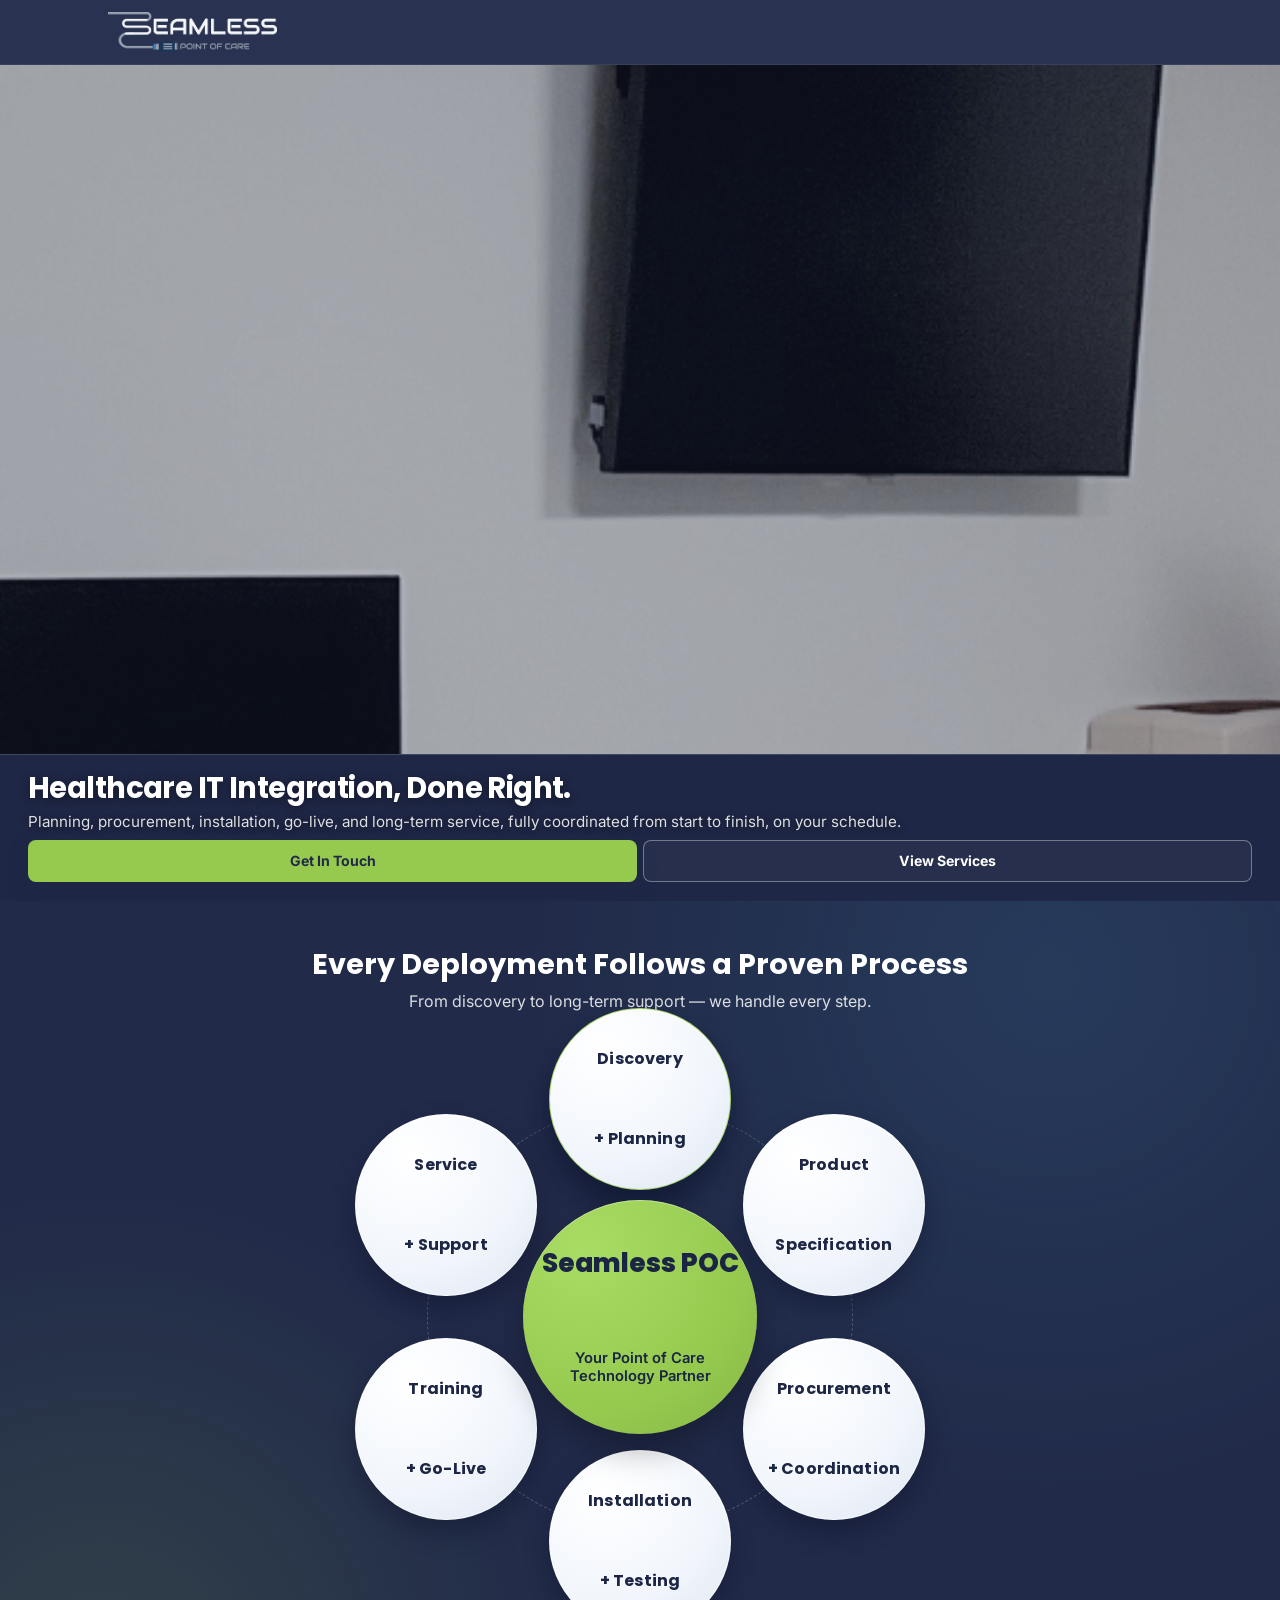
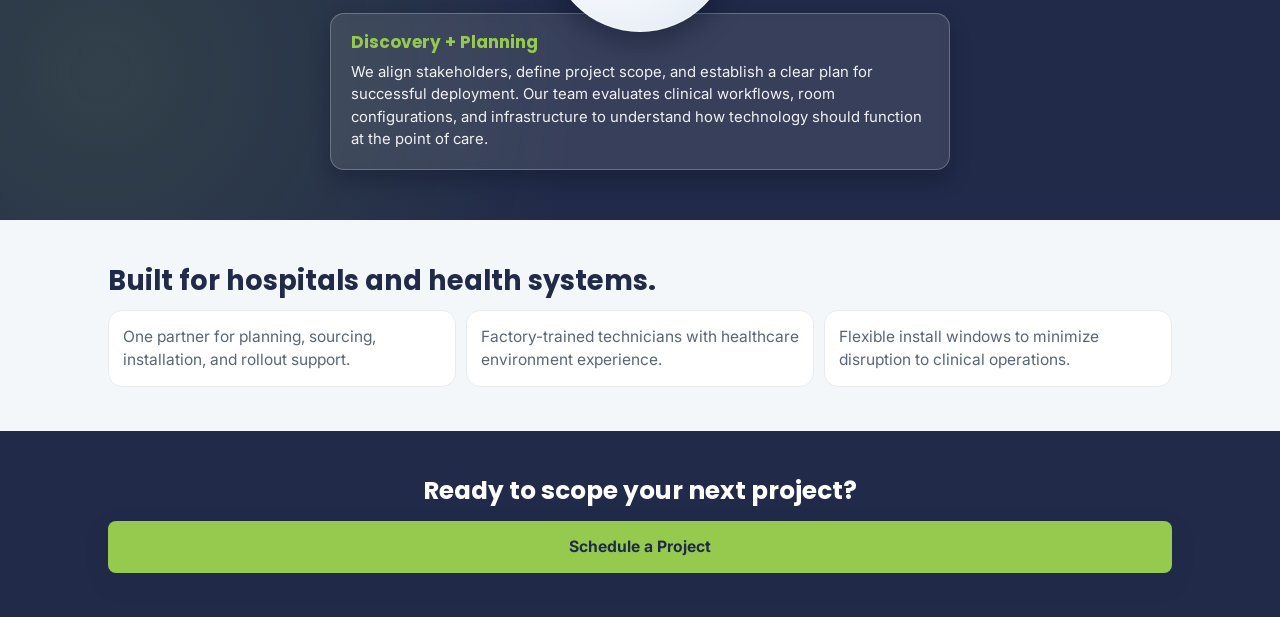
==== index.html @ 853e16ae "Sync latest mobile-v1 files" ====
<!DOCTYPE html>
<html lang="en">
<head>
  <meta charset="UTF-8">
  <meta name="viewport" content="width=device-width, initial-scale=1.0">
  <title>SeamlessPOC — Healthcare IT Installation, Done Seamlessly</title>
  <meta name="description" content="SeamlessPOC takes healthcare IT installation completely off your plate — wall mounts, cable management, device deployment, and full facility rollouts. One vendor. One quote. Done right the first time.">
  <link rel="preconnect" href="https://fonts.googleapis.com">
  <link rel="preconnect" href="https://fonts.gstatic.com" crossorigin>
  <link href="https://fonts.googleapis.com/css2?family=Inter:wght@400;500;600;700&family=Poppins:wght@600;700;800&display=swap" rel="stylesheet">
  <link rel="stylesheet" href="styles.css">
</head>
<body>
  <nav class="nav">
    <div class="container nav-inner">
      <a href="index.html" class="nav-logo"><img src="spoclogo.png" alt="SeamlessPOC" height="44"></a>
      <button class="nav-toggle" aria-label="Toggle menu">
        <span></span><span></span><span></span>
      </button>
    </div>
    <div class="mobile-menu">
      <a href="index.html" class="active">Home</a>
      <a href="../services.html">Services</a>
      <a href="../about.html">About</a>
      <a href="../contact.html" class="nav-cta-mobile">Schedule a Project</a>
    </div>
  </nav>

  <section class="hero hero-home">
    <div class="hero-media">
      <img src="seamlessmobileoptimized3.png" alt="Hospital room technology install featuring a wall-mounted TV, wall arm workstation, and a mobile medical cart." class="hero-image">
      <div class="hero-content">
        <h1>Healthcare IT Integration, Done Right.</h1>
        <p>Planning, procurement, installation, go-live, and long-term service, fully coordinated from start to finish, on your schedule.</p>
        <div class="btn-group">
          <a href="../contact.html" class="btn btn-primary">Get In Touch</a>
          <a href="../services.html" class="btn btn-secondary">View Services</a>
        </div>
      </div>
    </div>
  </section>

  <section class="process-section" id="process">
    <div class="container">
      <h2>Every Deployment Follows a Proven Process</h2>
      <p class="process-subheading">From discovery to long-term support — we handle every step.</p>

      <div class="process-diagram" aria-label="Seamless POC service lifecycle diagram">
        <div class="process-ring" aria-hidden="true"></div>

        <div class="process-center">
          <strong>Seamless POC</strong>
          <span>Your Point of Care Technology Partner</span>
        </div>

        <button type="button" class="process-node process-node-1 is-active" data-service="discovery" aria-pressed="true">Discovery <span>+ Planning</span></button>
        <button type="button" class="process-node process-node-2" data-service="product" aria-pressed="false">Product <span>Specification</span></button>
        <button type="button" class="process-node process-node-3" data-service="procurement" aria-pressed="false">Procurement <span>+ Coordination</span></button>
        <button type="button" class="process-node process-node-4" data-service="installation" aria-pressed="false">Installation <span>+ Testing</span></button>
        <button type="button" class="process-node process-node-5" data-service="training" aria-pressed="false">Training <span>+ Go-Live</span></button>
        <button type="button" class="process-node process-node-6" data-service="support" aria-pressed="false">Service <span>+ Support</span></button>
      </div>

      <article class="process-detail-card" aria-live="polite">
        <h3 id="process-detail-title">Discovery + Planning</h3>
        <p id="process-detail-body">We align stakeholders, define project scope, and establish a clear plan for successful deployment. Our team evaluates clinical workflows, room configurations, and infrastructure to understand how technology should function at the point of care.</p>
      </article>
    </div>
  </section>

  <section class="proof">
    <div class="container">
      <h2>Built for hospitals and health systems.</h2>
      <ul class="proof-list">
        <li>One partner for planning, sourcing, installation, and rollout support.</li>
        <li>Factory-trained technicians with healthcare environment experience.</li>
        <li>Flexible install windows to minimize disruption to clinical operations.</li>
      </ul>
    </div>
  </section>

  <section class="cta-strip">
    <div class="container">
      <h3>Ready to scope your next project?</h3>
      <a href="../contact.html" class="btn btn-primary">Schedule a Project</a>
    </div>
  </section>

  <script src="../script.js"></script>
  <script>
    (function () {
      var section = document.querySelector('.process-section');
      if (!section) return;

      var nodes = section.querySelectorAll('.process-node');
      var titleEl = section.querySelector('#process-detail-title');
      var bodyEl = section.querySelector('#process-detail-body');

      var serviceDetails = {
        discovery: {
          title: 'Discovery + Planning',
          body: 'We align stakeholders, define project scope, and establish a clear plan for successful deployment. Our team evaluates clinical workflows, room configurations, and infrastructure to understand how technology should function at the point of care.'
        },
        product: {
          title: 'Product Specification',
          body: 'We help select the optimal mounts, carts, cabinets, and components based on workflow, durability, and long-term support needs. Clinicians can test and compare equipment in their environment to ensure the right fit before finalizing decisions.'
        },
        procurement: {
          title: 'Procurement + Coordination',
          body: 'Seamless consolidates equipment, materials, labor, and coordination into one streamlined purchasing process. We coordinate logistics, scheduling, and deployment planning to support efficient multi-room or multi-unit installations.'
        },
        installation: {
          title: 'Installation + Testing',
          body: 'Our experienced technicians complete clean, compliant installations within active healthcare environments.'
        },
        training: {
          title: 'Training + Go-Live',
          body: 'We support launch day to ensure all equipment is functioning properly and clinicians are ready to use it with confidence.'
        },
        support: {
          title: 'Service + Support',
          body: 'Ongoing maintenance, repairs, and lifecycle management protect your investment and keep critical point-of-care technology running reliably.'
        }
      };

      function setActive(serviceKey, activeNode) {
        var data = serviceDetails[serviceKey];
        if (!data) return;

        nodes.forEach(function (node) {
          var isActive = node === activeNode;
          node.classList.toggle('is-active', isActive);
          node.setAttribute('aria-pressed', isActive ? 'true' : 'false');
        });

        titleEl.textContent = data.title;
        bodyEl.textContent = data.body;
      }

      nodes.forEach(function (node) {
        node.addEventListener('click', function () {
          setActive(node.getAttribute('data-service'), node);
        });
      });
    })();
  </script>
</body>
</html>
---- styles.css ----
:root {
  --navy: #212a49;
  --navy-light: #2e3d6b;
  --navy-dark: #161d33;
  --accent: #3d7ca1;
  --accent-light: #5a9dbf;
  --green: #96ca4f;
  --white: #ffffff;
  --off-white: #f4f7fa;
  --gray-100: #e8ecf1;
  --gray-600: #5a6577;
  --gray-800: #2d3748;
  --radius-sm: 8px;
  --radius-md: 14px;
  --shadow-md: 0 8px 24px rgba(33, 42, 73, 0.14);
  --transition: 0.25s ease;
}

*,
*::before,
*::after {
  box-sizing: border-box;
}

html,
body {
  margin: 0;
  padding: 0;
}

body {
  font-family: 'Inter', -apple-system, BlinkMacSystemFont, 'Segoe UI', sans-serif;
  color: var(--gray-800);
  background: var(--white);
  line-height: 1.55;
  overflow-x: hidden;
}

a {
  color: inherit;
  text-decoration: none;
}

img {
  max-width: 100%;
  display: block;
}

h1,
h2,
h3 {
  font-family: 'Poppins', sans-serif;
  color: var(--navy);
  margin: 0;
}

p {
  margin: 0;
}

.container {
  width: 100%;
  max-width: 720px;
  margin: 0 auto;
  padding: 0 18px;
}

.nav {
  position: sticky;
  top: 0;
  z-index: 1000;
  background: rgba(33, 42, 73, 0.96);
  backdrop-filter: blur(14px);
  border-bottom: 1px solid rgba(255, 255, 255, 0.07);
}

.nav.scrolled {
  box-shadow: 0 10px 24px rgba(0, 0, 0, 0.24);
}

.nav-inner {
  height: 64px;
  display: flex;
  align-items: center;
  justify-content: space-between;
}

.nav-logo img {
  height: 40px;
  width: auto;
}

.nav-toggle {
  display: inline-flex;
  width: 42px;
  height: 42px;
  border: none;
  background: transparent;
  align-items: center;
  justify-content: center;
  flex-direction: column;
  gap: 5px;
  padding: 0;
  cursor: pointer;
}

.nav-toggle span {
  width: 20px;
  height: 2px;
  background: var(--white);
  border-radius: 1px;
  transition: transform var(--transition), opacity var(--transition);
}

.nav-toggle.open span:nth-child(1) {
  transform: translateY(7px) rotate(45deg);
}

.nav-toggle.open span:nth-child(2) {
  opacity: 0;
}

.nav-toggle.open span:nth-child(3) {
  transform: translateY(-7px) rotate(-45deg);
}

.mobile-menu {
  display: none;
  background: var(--navy-dark);
  padding: 10px 16px 16px;
  border-top: 1px solid rgba(255, 255, 255, 0.08);
}

.mobile-menu.open {
  display: grid;
  gap: 8px;
}

.mobile-menu a {
  color: rgba(255, 255, 255, 0.92);
  font-size: 1rem;
  font-weight: 600;
  padding: 12px 12px;
  border-radius: var(--radius-sm);
  border: 1px solid transparent;
}

.mobile-menu a.active {
  background: rgba(255, 255, 255, 0.09);
}

.mobile-menu .nav-cta-mobile {
  background: var(--green);
  color: #212a49;
  text-align: center;
  margin-top: 6px;
}

.hero {
  padding: 0;
  height: calc(100vh - 64px);
  height: calc(100svh - 64px);
  height: calc(100dvh - 64px - env(safe-area-inset-bottom));
  display: flex;
  flex-direction: column;
}

@supports (-webkit-touch-callout: none) {
  .hero {
    height: calc(100dvh - 64px - env(safe-area-inset-bottom) - 8px);
  }
}

.hero-home {
  background: var(--white);
  margin-top: 0;
  padding-top: 0;
}

.hero-media {
  position: relative;
  flex: 1;
  display: grid;
  grid-template-rows: minmax(0, 1fr) auto;
  overflow: hidden;
  border-radius: 0;
  box-shadow: none;
  background: #101628;
  margin: 0;
}

.hero-media::after {
  content: '';
  grid-row: 1;
  grid-column: 1;
  background: rgba(33, 42, 73, 0.35);
  pointer-events: none;
  z-index: 1;
}

.hero-image {
  grid-row: 1;
  grid-column: 1;
  width: 100%;
  height: 100%;
  object-fit: cover;
  object-position: center top;
  min-height: 0;
}

.hero-content {
  grid-row: 2;
  grid-column: 1;
  z-index: 2;
  flex-shrink: 0;
  display: flex;
  flex-direction: column;
  width: 100%;
  padding: 0.5rem 1rem calc(0.62rem + env(safe-area-inset-bottom));
  text-align: left;
  border-radius: 0;
  border: none;
  border-top: 1px solid rgba(193, 197, 203, 0.2);
  background: rgba(33, 42, 73, 0.92);
  backdrop-filter: blur(6px);
  box-shadow: none;
}

.hero-home .hero-content {
  display: flex;
}

.hero-content::before {
  content: none;
}

.hero-content h1 {
  color: var(--white);
  font-size: clamp(1.35rem, 6vw, 1.82rem);
  line-height: 1.18;
  letter-spacing: -0.02em;
  margin-bottom: 6px;
  text-shadow: 0 2px 10px rgba(0, 0, 0, 0.42);
}

.hero-content p {
  color: rgba(255, 255, 255, 0.86);
  font-size: 0.88rem;
  line-height: 1.38;
  margin-bottom: 6px;
  text-shadow: 0 1px 6px rgba(0, 0, 0, 0.5);
}

.hero-content .btn-group {
  margin-top: auto;
  gap: 6px;
}

.hero-content .btn {
  min-height: 40px;
  font-size: 0.88rem;
  padding: 9px 12px;
}

.btn-group {
  display: grid;
  gap: 10px;
}

.btn {
  display: inline-flex;
  align-items: center;
  justify-content: center;
  width: 100%;
  min-height: 50px;
  padding: 13px 20px;
  border-radius: var(--radius-sm);
  font-size: 0.98rem;
  font-weight: 700;
  border: 1px solid transparent;
}

.btn-primary {
  background: var(--green);
  color: #212a49;
  box-shadow: var(--shadow-md);
}

.btn-secondary {
  background: rgba(255, 255, 255, 0.04);
  color: var(--white);
  border-color: rgba(255, 255, 255, 0.36);
}

.process-section {
  background:
    radial-gradient(circle at 82% 8%, rgba(61, 124, 161, 0.2), transparent 38%),
    radial-gradient(circle at 8% 84%, rgba(150, 202, 79, 0.14), transparent 34%),
    var(--navy);
  color: var(--white);
  padding: 32px 0 36px;
}

.process-section h2 {
  color: var(--white);
  text-align: center;
  font-size: clamp(1.25rem, 5vw, 1.8rem);
  line-height: 1.22;
  margin-bottom: 8px;
}

.process-subheading {
  text-align: center;
  color: rgba(255, 255, 255, 0.84);
  font-size: 0.95rem;
  line-height: 1.45;
  margin-bottom: 18px;
}

.process-diagram {
  position: relative;
  width: min(100%, 560px);
  margin: 0 auto;
  aspect-ratio: 1 / 1;
  border-radius: 18px;
}

.process-ring {
  position: absolute;
  inset: 12%;
  border-radius: 50%;
  border: 1px dashed rgba(255, 255, 255, 0.22);
}

.process-center {
  position: absolute;
  left: 50%;
  top: 50%;
  transform: translate(-50%, -50%);
  width: clamp(160px, 35vw, 234px);
  aspect-ratio: 1 / 1;
  border-radius: 50%;
  background: radial-gradient(circle at 26% 22%, #a9dc64 0%, #96ca4f 62%, #87b747 100%);
  color: #1a2443;
  display: grid;
  place-items: center;
  text-align: center;
  padding: 0.9rem;
  box-shadow: 0 16px 32px rgba(0, 0, 0, 0.28), inset 0 1px 0 rgba(255, 255, 255, 0.35);
  z-index: 3;
}

.process-center strong {
  display: block;
  font-family: 'Poppins', sans-serif;
  font-weight: 800;
  font-size: clamp(1.25rem, 4.6vw, 1.65rem);
  line-height: 1.05;
  margin-bottom: 0.28rem;
}

.process-center span {
  display: block;
  font-size: clamp(0.72rem, 2.3vw, 0.92rem);
  line-height: 1.2;
  font-weight: 600;
}

.process-node {
  --angle: 0deg;
  --orbit: clamp(136px, 30vw, 198px);
  position: absolute;
  left: 50%;
  top: 50%;
  width: clamp(98px, 22vw, 156px);
  aspect-ratio: 1 / 1;
  border-radius: 50%;
  border: 1px solid rgba(255, 255, 255, 0.65);
  background: radial-gradient(circle at 30% 22%, #ffffff 0%, #f2f6fc 58%, #dfe7f2 100%);
  color: #1d2745;
  box-shadow: 0 12px 24px rgba(5, 12, 33, 0.34), inset 0 1px 0 rgba(255, 255, 255, 0.8);
  display: grid;
  place-items: center;
  text-align: center;
  font-family: 'Poppins', sans-serif;
  font-size: clamp(0.7rem, 2.4vw, 0.92rem);
  line-height: 1.15;
  font-weight: 700;
  letter-spacing: 0.01em;
  padding: 0.6rem;
  transform:
    translate(-50%, -50%)
    rotate(var(--angle))
    translateY(calc(var(--orbit) * -1))
    rotate(calc(var(--angle) * -1));
  transition: transform var(--transition), box-shadow var(--transition), filter var(--transition);
  z-index: 2;
  cursor: pointer;
}

.process-node span {
  display: block;
}

.process-node:focus-visible {
  outline: 2px solid var(--green);
  outline-offset: 2px;
}

.process-node:hover,
.process-node.is-active {
  transform:
    translate(-50%, -50%)
    rotate(var(--angle))
    translateY(calc((var(--orbit) - 6px) * -1))
    rotate(calc(var(--angle) * -1));
  box-shadow: 0 18px 30px rgba(4, 10, 31, 0.5), inset 0 1px 0 rgba(255, 255, 255, 0.95);
  filter: saturate(1.05);
}

.process-node.is-active {
  border-color: rgba(150, 202, 79, 0.78);
}

.process-node-1 { --angle: 0deg; }
.process-node-2 { --angle: 60deg; }
.process-node-3 { --angle: 120deg; }
.process-node-4 { --angle: 180deg; }
.process-node-5 { --angle: 240deg; }
.process-node-6 { --angle: 300deg; }

.process-detail-card {
  margin: 16px auto 0;
  width: min(100%, 620px);
  background: rgba(255, 255, 255, 0.1);
  border: 1px solid rgba(255, 255, 255, 0.24);
  border-radius: 14px;
  padding: 14px 14px 15px;
  box-shadow: 0 10px 20px rgba(7, 12, 30, 0.28);
  backdrop-filter: blur(4px);
}

.process-detail-card h3 {
  color: var(--green);
  font-size: 1.06rem;
  line-height: 1.2;
  margin-bottom: 8px;
}

.process-detail-card p {
  color: rgba(255, 255, 255, 0.93);
  font-size: 0.93rem;
  line-height: 1.52;
}

.proof {
  background: var(--off-white);
  padding: 30px 0;
}

.proof h2 {
  font-size: clamp(1.25rem, 5vw, 1.7rem);
  line-height: 1.25;
  margin-bottom: 12px;
}

.proof-list {
  margin: 0;
  padding: 0;
  list-style: none;
  display: grid;
  gap: 10px;
}

.proof-list li {
  background: var(--white);
  border: 1px solid var(--gray-100);
  border-radius: var(--radius-md);
  padding: 14px;
  color: var(--gray-600);
  font-size: 0.97rem;
  line-height: 1.5;
}

.cta-strip {
  background: var(--navy);
  color: var(--white);
  padding: 30px 0 34px;
  text-align: center;
}

.cta-strip h3 {
  color: var(--white);
  font-size: clamp(1.2rem, 4.8vw, 1.55rem);
  line-height: 1.3;
  margin-bottom: 14px;
}

@media (min-width: 480px) {
  .container {
    padding: 0 22px;
  }
}

@media (min-width: 360px) {
  .hero-content .btn-group {
    grid-template-columns: 1fr 1fr;
  }
}

@media (min-width: 768px) {
  .container {
    max-width: 960px;
    padding: 0 28px;
  }

  .hero-content {
    padding: 1rem 1.75rem 1.2rem;
  }

  .hero-content p {
    font-size: 0.95rem;
    line-height: 1.5;
  }

  .process-section {
    padding: 46px 0 50px;
  }

  .process-subheading {
    font-size: 1rem;
    margin-bottom: 24px;
  }

  .process-node {
    --orbit: clamp(174px, 23vw, 224px);
    width: clamp(128px, 15vw, 182px);
    font-size: clamp(0.82rem, 1.3vw, 1rem);
  }

  .process-detail-card {
    padding: 18px 20px;
  }

  .proof,
  .cta-strip {
    padding: 44px 0;
  }

  .proof-list {
    grid-template-columns: repeat(3, 1fr);
  }
}

@media (min-width: 1024px) {
  .container {
    max-width: 1120px;
  }

  .nav-toggle {
    display: none;
  }

  .mobile-menu {
    display: none !important;
  }

}
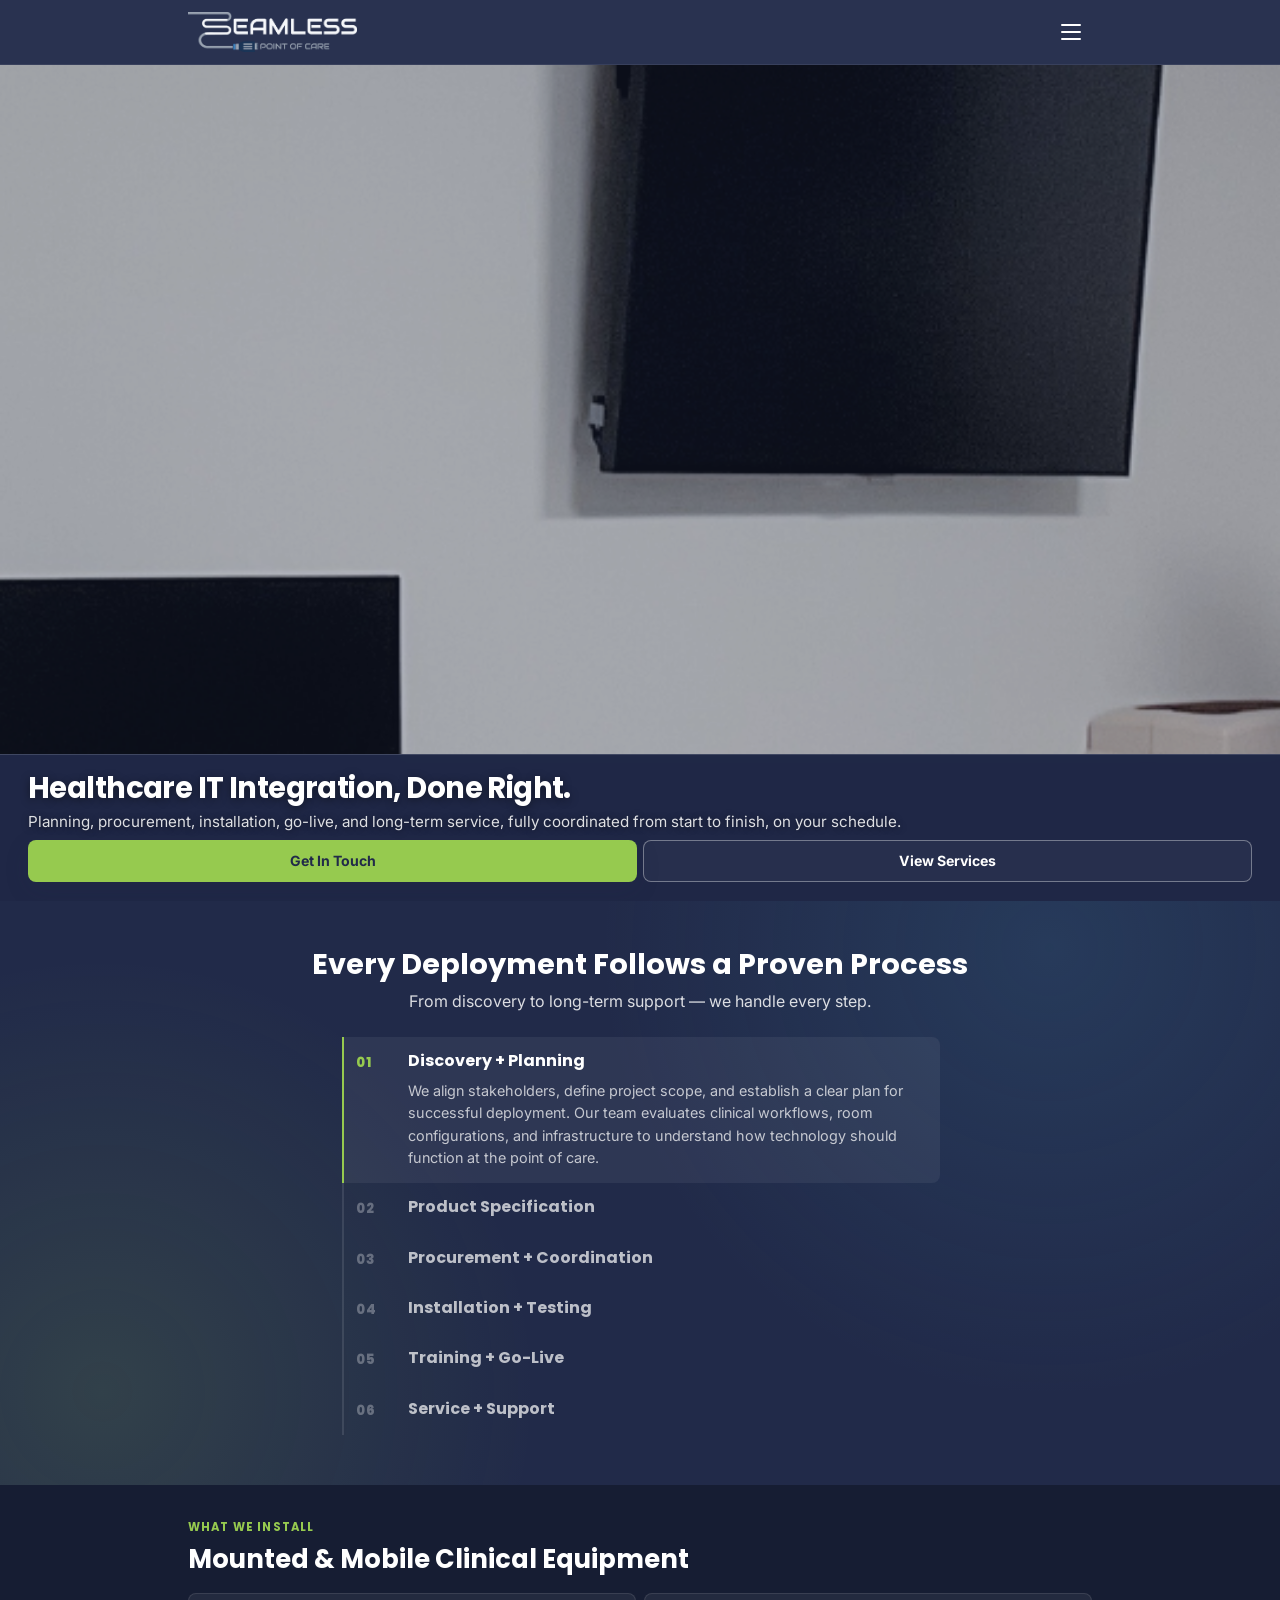
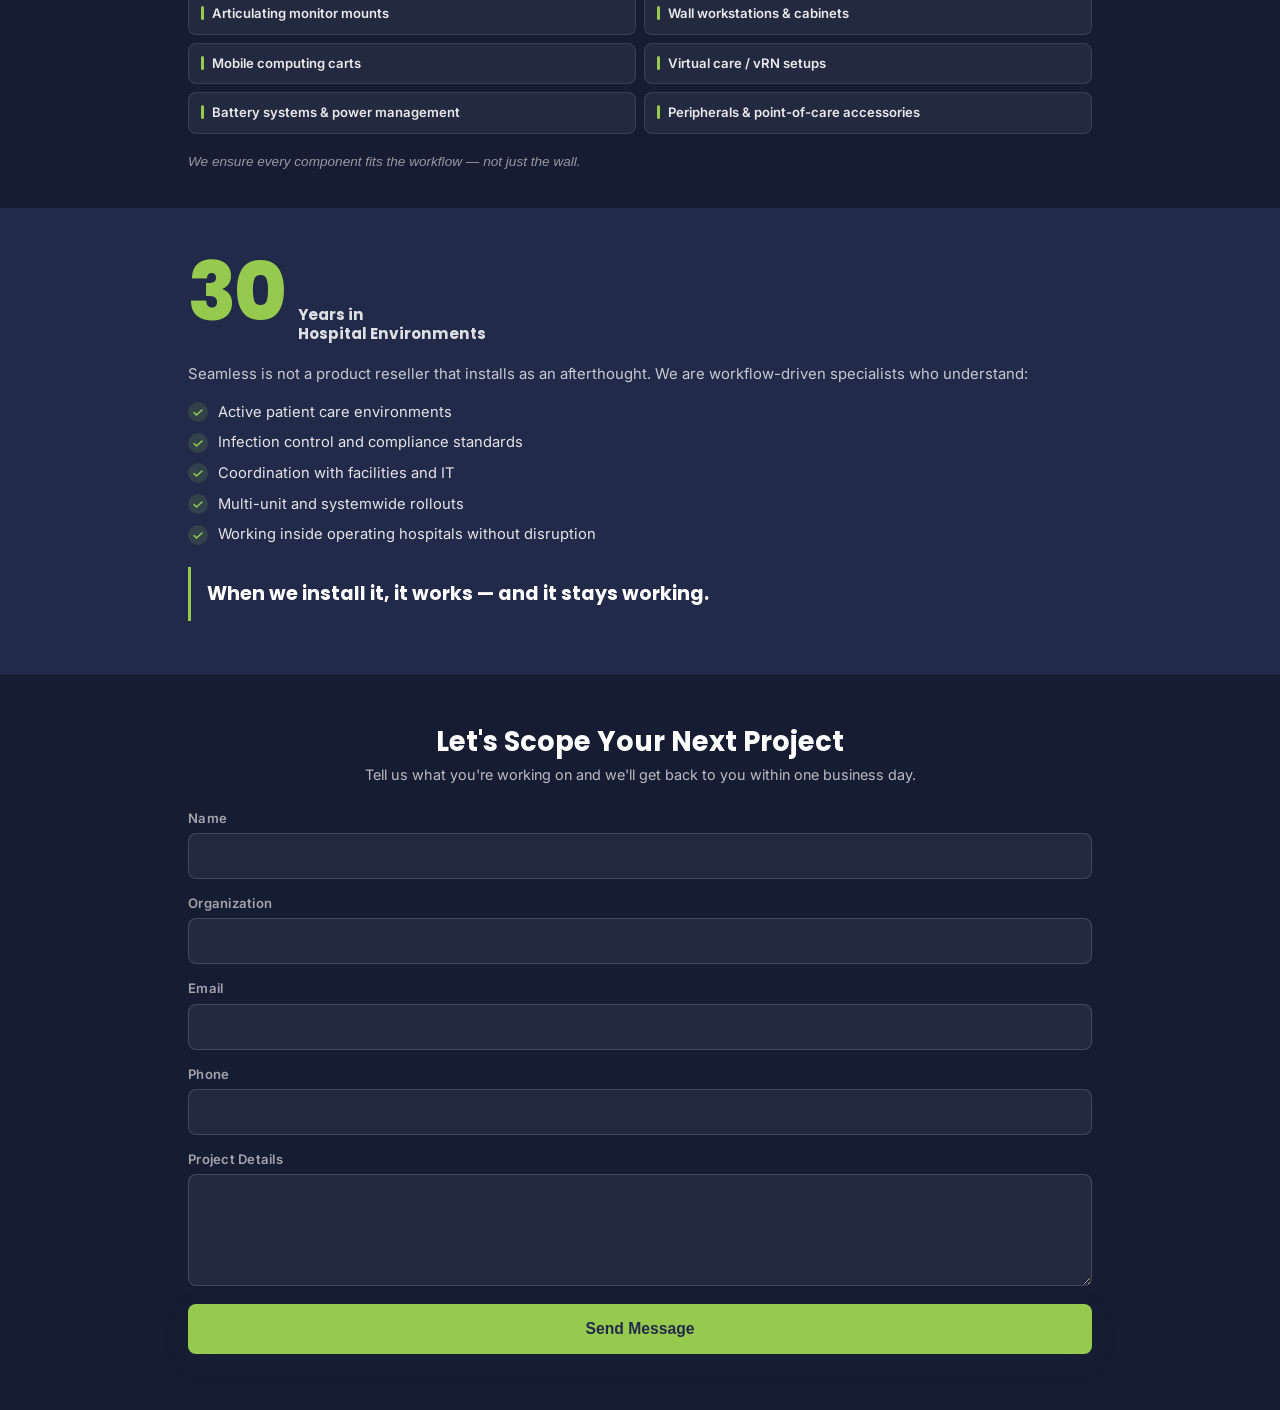
==== commit 25d3079d: "Replace site files with mobile-v2" ====
--- a/index.html
+++ b/index.html
@@ -8,9 +8,10 @@
   <link rel="preconnect" href="https://fonts.googleapis.com">
   <link rel="preconnect" href="https://fonts.gstatic.com" crossorigin>
   <link href="https://fonts.googleapis.com/css2?family=Inter:wght@400;500;600;700&family=Poppins:wght@600;700;800&display=swap" rel="stylesheet">
+  <meta name="theme-color" content="#212a49">
   <link rel="stylesheet" href="styles.css">
 </head>
-<body>
+<body id="top">
   <nav class="nav">
     <div class="container nav-inner">
       <a href="index.html" class="nav-logo"><img src="spoclogo.png" alt="SeamlessPOC" height="44"></a>
@@ -19,10 +20,10 @@
       </button>
     </div>
     <div class="mobile-menu">
-      <a href="index.html" class="active">Home</a>
-      <a href="../services.html">Services</a>
-      <a href="../about.html">About</a>
-      <a href="../contact.html" class="nav-cta-mobile">Schedule a Project</a>
+      <a href="#top">Home</a>
+      <a href="#process">Our Process</a>
+      <a href="#about">About</a>
+      <a href="#contact" class="nav-cta-mobile">Schedule a Project</a>
     </div>
   </nav>
 
@@ -33,8 +34,8 @@
         <h1>Healthcare IT Integration, Done Right.</h1>
         <p>Planning, procurement, installation, go-live, and long-term service, fully coordinated from start to finish, on your schedule.</p>
         <div class="btn-group">
-          <a href="../contact.html" class="btn btn-primary">Get In Touch</a>
-          <a href="../services.html" class="btn btn-secondary">View Services</a>
+          <a href="#contact" class="btn btn-primary">Get In Touch</a>
+          <a href="#process" class="btn btn-secondary">View Services</a>
         </div>
       </div>
     </div>
@@ -45,101 +46,243 @@
       <h2>Every Deployment Follows a Proven Process</h2>
       <p class="process-subheading">From discovery to long-term support — we handle every step.</p>
 
-      <div class="process-diagram" aria-label="Seamless POC service lifecycle diagram">
-        <div class="process-ring" aria-hidden="true"></div>
-
-        <div class="process-center">
-          <strong>Seamless POC</strong>
-          <span>Your Point of Care Technology Partner</span>
-        </div>
-
-        <button type="button" class="process-node process-node-1 is-active" data-service="discovery" aria-pressed="true">Discovery <span>+ Planning</span></button>
-        <button type="button" class="process-node process-node-2" data-service="product" aria-pressed="false">Product <span>Specification</span></button>
-        <button type="button" class="process-node process-node-3" data-service="procurement" aria-pressed="false">Procurement <span>+ Coordination</span></button>
-        <button type="button" class="process-node process-node-4" data-service="installation" aria-pressed="false">Installation <span>+ Testing</span></button>
-        <button type="button" class="process-node process-node-5" data-service="training" aria-pressed="false">Training <span>+ Go-Live</span></button>
-        <button type="button" class="process-node process-node-6" data-service="support" aria-pressed="false">Service <span>+ Support</span></button>
-      </div>
-
-      <article class="process-detail-card" aria-live="polite">
-        <h3 id="process-detail-title">Discovery + Planning</h3>
-        <p id="process-detail-body">We align stakeholders, define project scope, and establish a clear plan for successful deployment. Our team evaluates clinical workflows, room configurations, and infrastructure to understand how technology should function at the point of care.</p>
-      </article>
-    </div>
-  </section>
-
-  <section class="proof">
-    <div class="container">
-      <h2>Built for hospitals and health systems.</h2>
-      <ul class="proof-list">
-        <li>One partner for planning, sourcing, installation, and rollout support.</li>
-        <li>Factory-trained technicians with healthcare environment experience.</li>
-        <li>Flexible install windows to minimize disruption to clinical operations.</li>
+      <div class="process-timeline" aria-label="Seamless POC service lifecycle">
+        <button type="button" class="process-step is-active" data-service="discovery" aria-expanded="true">
+          <span class="step-number">01</span>
+          <div class="step-content">
+            <h3 class="step-title">Discovery + Planning</h3>
+            <p class="step-body">We align stakeholders, define project scope, and establish a clear plan for successful deployment. Our team evaluates clinical workflows, room configurations, and infrastructure to understand how technology should function at the point of care.</p>
+          </div>
+        </button>
+        <button type="button" class="process-step" data-service="product" aria-expanded="false">
+          <span class="step-number">02</span>
+          <div class="step-content">
+            <h3 class="step-title">Product Specification</h3>
+            <p class="step-body">We help select the optimal mounts, carts, cabinets, and components based on workflow, durability, and long-term support needs. Clinicians can test and compare equipment in their environment to ensure the right fit before finalizing decisions.</p>
+          </div>
+        </button>
+        <button type="button" class="process-step" data-service="procurement" aria-expanded="false">
+          <span class="step-number">03</span>
+          <div class="step-content">
+            <h3 class="step-title">Procurement + Coordination</h3>
+            <p class="step-body">Seamless consolidates equipment, materials, labor, and coordination into one streamlined purchasing process. We coordinate logistics, scheduling, and deployment planning to support efficient multi-room or multi-unit installations.</p>
+          </div>
+        </button>
+        <button type="button" class="process-step" data-service="installation" aria-expanded="false">
+          <span class="step-number">04</span>
+          <div class="step-content">
+            <h3 class="step-title">Installation + Testing</h3>
+            <p class="step-body">Our experienced technicians complete clean, compliant installations within active healthcare environments.</p>
+          </div>
+        </button>
+        <button type="button" class="process-step" data-service="training" aria-expanded="false">
+          <span class="step-number">05</span>
+          <div class="step-content">
+            <h3 class="step-title">Training + Go-Live</h3>
+            <p class="step-body">We support launch day to ensure all equipment is functioning properly and clinicians are ready to use it with confidence.</p>
+          </div>
+        </button>
+        <button type="button" class="process-step" data-service="support" aria-expanded="false">
+          <span class="step-number">06</span>
+          <div class="step-content">
+            <h3 class="step-title">Service + Support</h3>
+            <p class="step-body">Ongoing maintenance, repairs, and lifecycle management protect your investment and keep critical point-of-care technology running reliably.</p>
+          </div>
+        </button>
+      </div>
+    </div>
+  </section>
+
+  <section class="install-section">
+    <div class="container">
+      <span class="install-eyebrow">What We Install</span>
+      <h2>Mounted &amp; Mobile Clinical Equipment</h2>
+      <div class="install-grid">
+        <div class="install-item">
+          <span class="install-dash"></span>
+          Articulating monitor mounts
+        </div>
+        <div class="install-item">
+          <span class="install-dash"></span>
+          Wall workstations &amp; cabinets
+        </div>
+        <div class="install-item">
+          <span class="install-dash"></span>
+          Mobile computing carts
+        </div>
+        <div class="install-item">
+          <span class="install-dash"></span>
+          Virtual care / vRN setups
+        </div>
+        <div class="install-item">
+          <span class="install-dash"></span>
+          Battery systems &amp; power management
+        </div>
+        <div class="install-item">
+          <span class="install-dash"></span>
+          Peripherals &amp; point-of-care accessories
+        </div>
+      </div>
+      <p class="install-footnote">We ensure every component fits the workflow — not just the wall.</p>
+    </div>
+  </section>
+
+  <section class="experience" id="about">
+    <div class="container">
+      <div class="exp-stat">
+        <span class="exp-number">30</span>
+        <span class="exp-label">Years in<br>Hospital Environments</span>
+      </div>
+      <p class="exp-lead">Seamless is not a product reseller that installs as an afterthought. We are workflow-driven specialists who understand:</p>
+      <ul class="exp-list">
+        <li>
+          <svg class="exp-check" viewBox="0 0 20 20" fill="none"><circle cx="10" cy="10" r="10" fill="rgba(150,202,79,0.15)"/><path d="M6 10.5l2.5 2.5L14 8" stroke="#96ca4f" stroke-width="1.5" stroke-linecap="round" stroke-linejoin="round"/></svg>
+          Active patient care environments
+        </li>
+        <li>
+          <svg class="exp-check" viewBox="0 0 20 20" fill="none"><circle cx="10" cy="10" r="10" fill="rgba(150,202,79,0.15)"/><path d="M6 10.5l2.5 2.5L14 8" stroke="#96ca4f" stroke-width="1.5" stroke-linecap="round" stroke-linejoin="round"/></svg>
+          Infection control and compliance standards
+        </li>
+        <li>
+          <svg class="exp-check" viewBox="0 0 20 20" fill="none"><circle cx="10" cy="10" r="10" fill="rgba(150,202,79,0.15)"/><path d="M6 10.5l2.5 2.5L14 8" stroke="#96ca4f" stroke-width="1.5" stroke-linecap="round" stroke-linejoin="round"/></svg>
+          Coordination with facilities and IT
+        </li>
+        <li>
+          <svg class="exp-check" viewBox="0 0 20 20" fill="none"><circle cx="10" cy="10" r="10" fill="rgba(150,202,79,0.15)"/><path d="M6 10.5l2.5 2.5L14 8" stroke="#96ca4f" stroke-width="1.5" stroke-linecap="round" stroke-linejoin="round"/></svg>
+          Multi-unit and systemwide rollouts
+        </li>
+        <li>
+          <svg class="exp-check" viewBox="0 0 20 20" fill="none"><circle cx="10" cy="10" r="10" fill="rgba(150,202,79,0.15)"/><path d="M6 10.5l2.5 2.5L14 8" stroke="#96ca4f" stroke-width="1.5" stroke-linecap="round" stroke-linejoin="round"/></svg>
+          Working inside operating hospitals without disruption
+        </li>
       </ul>
-    </div>
-  </section>
-
-  <section class="cta-strip">
-    <div class="container">
-      <h3>Ready to scope your next project?</h3>
-      <a href="../contact.html" class="btn btn-primary">Schedule a Project</a>
-    </div>
-  </section>
-
-  <script src="../script.js"></script>
+      <blockquote class="exp-quote">
+        When we install it, it works — and it stays working.
+      </blockquote>
+    </div>
+  </section>
+
+  <section class="contact-section" id="contact">
+    <div class="container">
+      <h2>Let's Scope Your Next Project</h2>
+      <p class="contact-subheading">Tell us what you're working on and we'll get back to you within one business day.</p>
+      <form id="contact-form" class="contact-form" novalidate>
+        <div class="form-row">
+          <label for="cf-name" class="form-label">Name</label>
+          <input type="text" id="cf-name" name="name" required autocomplete="name" class="form-input">
+        </div>
+        <div class="form-row">
+          <label for="cf-org" class="form-label">Organization</label>
+          <input type="text" id="cf-org" name="organization" autocomplete="organization" class="form-input">
+        </div>
+        <div class="form-row">
+          <label for="cf-email" class="form-label">Email</label>
+          <input type="email" id="cf-email" name="email" required autocomplete="email" class="form-input">
+        </div>
+        <div class="form-row">
+          <label for="cf-phone" class="form-label">Phone</label>
+          <input type="tel" id="cf-phone" name="phone" autocomplete="tel" class="form-input">
+        </div>
+        <div class="form-row">
+          <label for="cf-message" class="form-label">Project Details</label>
+          <textarea id="cf-message" name="message" rows="4" required class="form-input"></textarea>
+        </div>
+        <button type="submit" class="btn btn-primary form-submit">Send Message</button>
+      </form>
+      <div id="form-success" class="form-success" style="display:none;">
+        <svg width="40" height="40" viewBox="0 0 40 40" fill="none"><circle cx="20" cy="20" r="20" fill="#96ca4f"/><path d="M12 20.5l5.5 5.5L28 15" stroke="#212a49" stroke-width="2.5" stroke-linecap="round" stroke-linejoin="round"/></svg>
+        <h3>Message Sent</h3>
+        <p>We'll be in touch soon.</p>
+      </div>
+    </div>
+  </section>
+
+  <script>
+    // Nav toggle
+    (function () {
+      var toggle = document.querySelector('.nav-toggle');
+      var menu = document.querySelector('.mobile-menu');
+      var nav = document.querySelector('.nav');
+
+      if (toggle && menu) {
+        toggle.addEventListener('click', function () {
+          toggle.classList.toggle('open');
+          menu.classList.toggle('open');
+          document.body.style.overflow = menu.classList.contains('open') ? 'hidden' : '';
+        });
+        menu.querySelectorAll('a').forEach(function (link) {
+          link.addEventListener('click', function () {
+            toggle.classList.remove('open');
+            menu.classList.remove('open');
+            document.body.style.overflow = '';
+          });
+        });
+      }
+
+      window.addEventListener('scroll', function () {
+        if (nav) nav.classList.toggle('scrolled', window.scrollY > 20);
+      });
+    })();
+  </script>
+  <script>
+    // Contact form → Discord webhook
+    (function () {
+      var form = document.getElementById('contact-form');
+      var success = document.getElementById('form-success');
+      if (!form) return;
+
+      form.addEventListener('submit', function (e) {
+        e.preventDefault();
+        var btn = form.querySelector('.form-submit');
+        btn.disabled = true;
+        btn.textContent = 'Sending...';
+
+        var payload = {
+          embeds: [{
+            title: 'New Contact Form Submission',
+            color: 0x96ca4f,
+            fields: [
+              { name: 'Name', value: form.name.value || '—', inline: true },
+              { name: 'Organization', value: form.organization.value || '—', inline: true },
+              { name: 'Email', value: form.email.value || '—', inline: true },
+              { name: 'Phone', value: form.phone.value || '—', inline: true },
+              { name: 'Project Details', value: form.message.value || '—' }
+            ],
+            timestamp: new Date().toISOString()
+          }]
+        };
+
+        fetch('https://discord.com/api/webhooks/1480639455835455498/FTNueJtBxiqebVop3xEANi02GNt1gjHbc5a9wzY14nX1T2XFiDojXZlOkk58fM2yLM_y', {
+          method: 'POST',
+          headers: { 'Content-Type': 'application/json' },
+          body: JSON.stringify(payload)
+        }).then(function () {
+          form.style.display = 'none';
+          success.style.display = 'flex';
+        }).catch(function () {
+          btn.disabled = false;
+          btn.textContent = 'Send Message';
+          alert('Something went wrong. Please try again.');
+        });
+      });
+    })();
+  </script>
   <script>
     (function () {
-      var section = document.querySelector('.process-section');
-      if (!section) return;
-
-      var nodes = section.querySelectorAll('.process-node');
-      var titleEl = section.querySelector('#process-detail-title');
-      var bodyEl = section.querySelector('#process-detail-body');
-
-      var serviceDetails = {
-        discovery: {
-          title: 'Discovery + Planning',
-          body: 'We align stakeholders, define project scope, and establish a clear plan for successful deployment. Our team evaluates clinical workflows, room configurations, and infrastructure to understand how technology should function at the point of care.'
-        },
-        product: {
-          title: 'Product Specification',
-          body: 'We help select the optimal mounts, carts, cabinets, and components based on workflow, durability, and long-term support needs. Clinicians can test and compare equipment in their environment to ensure the right fit before finalizing decisions.'
-        },
-        procurement: {
-          title: 'Procurement + Coordination',
-          body: 'Seamless consolidates equipment, materials, labor, and coordination into one streamlined purchasing process. We coordinate logistics, scheduling, and deployment planning to support efficient multi-room or multi-unit installations.'
-        },
-        installation: {
-          title: 'Installation + Testing',
-          body: 'Our experienced technicians complete clean, compliant installations within active healthcare environments.'
-        },
-        training: {
-          title: 'Training + Go-Live',
-          body: 'We support launch day to ensure all equipment is functioning properly and clinicians are ready to use it with confidence.'
-        },
-        support: {
-          title: 'Service + Support',
-          body: 'Ongoing maintenance, repairs, and lifecycle management protect your investment and keep critical point-of-care technology running reliably.'
-        }
-      };
-
-      function setActive(serviceKey, activeNode) {
-        var data = serviceDetails[serviceKey];
-        if (!data) return;
-
-        nodes.forEach(function (node) {
-          var isActive = node === activeNode;
-          node.classList.toggle('is-active', isActive);
-          node.setAttribute('aria-pressed', isActive ? 'true' : 'false');
-        });
-
-        titleEl.textContent = data.title;
-        bodyEl.textContent = data.body;
-      }
-
-      nodes.forEach(function (node) {
-        node.addEventListener('click', function () {
-          setActive(node.getAttribute('data-service'), node);
+      var steps = document.querySelectorAll('.process-step');
+      if (!steps.length) return;
+
+      steps.forEach(function (step) {
+        step.addEventListener('click', function () {
+          var wasActive = step.classList.contains('is-active');
+          steps.forEach(function (s) {
+            s.classList.remove('is-active');
+            s.setAttribute('aria-expanded', 'false');
+          });
+          if (!wasActive) {
+            step.classList.add('is-active');
+            step.setAttribute('aria-expanded', 'true');
+          }
         });
       });
     })();
--- a/styles.css
+++ b/styles.css
@@ -22,7 +22,12 @@
   box-sizing: border-box;
 }
 
-html,
+html {
+  margin: 0;
+  padding: 0;
+  scroll-behavior: smooth;
+}
+
 body {
   margin: 0;
   padding: 0;
@@ -70,6 +75,7 @@
   top: 0;
   z-index: 1000;
   background: rgba(33, 42, 73, 0.96);
+  -webkit-backdrop-filter: blur(14px);
   backdrop-filter: blur(14px);
   border-bottom: 1px solid rgba(255, 255, 255, 0.07);
 }
@@ -140,7 +146,7 @@
   color: rgba(255, 255, 255, 0.92);
   font-size: 1rem;
   font-weight: 600;
-  padding: 12px 12px;
+  padding: 12px;
   border-radius: var(--radius-sm);
   border: 1px solid transparent;
 }
@@ -160,21 +166,13 @@
   padding: 0;
   height: calc(100vh - 64px);
   height: calc(100svh - 64px);
-  height: calc(100dvh - 64px - env(safe-area-inset-bottom));
+  height: calc(100dvh - 64px);
   display: flex;
   flex-direction: column;
-}
-
-@supports (-webkit-touch-callout: none) {
-  .hero {
-    height: calc(100dvh - 64px - env(safe-area-inset-bottom) - 8px);
-  }
 }
 
 .hero-home {
   background: var(--white);
-  margin-top: 0;
-  padding-top: 0;
 }
 
 .hero-media {
@@ -183,10 +181,7 @@
   display: grid;
   grid-template-rows: minmax(0, 1fr) auto;
   overflow: hidden;
-  border-radius: 0;
-  box-shadow: none;
   background: #101628;
-  margin: 0;
 }
 
 .hero-media::after {
@@ -218,20 +213,10 @@
   width: 100%;
   padding: 0.5rem 1rem calc(0.62rem + env(safe-area-inset-bottom));
   text-align: left;
-  border-radius: 0;
-  border: none;
   border-top: 1px solid rgba(193, 197, 203, 0.2);
   background: rgba(33, 42, 73, 0.92);
+  -webkit-backdrop-filter: blur(6px);
   backdrop-filter: blur(6px);
-  box-shadow: none;
-}
-
-.hero-home .hero-content {
-  display: flex;
-}
-
-.hero-content::before {
-  content: none;
 }
 
 .hero-content h1 {
@@ -317,140 +302,96 @@
   margin-bottom: 18px;
 }
 
-.process-diagram {
+.process-timeline {
   position: relative;
-  width: min(100%, 560px);
+  max-width: 540px;
   margin: 0 auto;
-  aspect-ratio: 1 / 1;
-  border-radius: 18px;
-}
-
-.process-ring {
-  position: absolute;
-  inset: 12%;
-  border-radius: 50%;
-  border: 1px dashed rgba(255, 255, 255, 0.22);
-}
-
-.process-center {
-  position: absolute;
-  left: 50%;
-  top: 50%;
-  transform: translate(-50%, -50%);
-  width: clamp(160px, 35vw, 234px);
-  aspect-ratio: 1 / 1;
-  border-radius: 50%;
-  background: radial-gradient(circle at 26% 22%, #a9dc64 0%, #96ca4f 62%, #87b747 100%);
-  color: #1a2443;
-  display: grid;
-  place-items: center;
-  text-align: center;
-  padding: 0.9rem;
-  box-shadow: 0 16px 32px rgba(0, 0, 0, 0.28), inset 0 1px 0 rgba(255, 255, 255, 0.35);
-  z-index: 3;
-}
-
-.process-center strong {
-  display: block;
+  padding-left: 2px;
+}
+
+.process-step {
+  display: flex;
+  align-items: flex-start;
+  gap: 16px;
+  width: 100%;
+  padding: 14px 16px 14px 12px;
+  border: none;
+  border-left: 2px solid rgba(255, 255, 255, 0.1);
+  border-radius: 0 var(--radius-sm) var(--radius-sm) 0;
+  background: transparent;
+  color: var(--white);
+  text-align: left;
+  cursor: pointer;
+  transition: background var(--transition), border-color var(--transition);
+  font-family: inherit;
+  font-size: inherit;
+  line-height: inherit;
+}
+
+.process-step:active {
+  background: rgba(255, 255, 255, 0.04);
+}
+
+.process-step:focus-visible {
+  outline: 2px solid var(--green);
+  outline-offset: -2px;
+}
+
+.step-number {
+  flex-shrink: 0;
+  width: 36px;
   font-family: 'Poppins', sans-serif;
   font-weight: 800;
-  font-size: clamp(1.25rem, 4.6vw, 1.65rem);
-  line-height: 1.05;
-  margin-bottom: 0.28rem;
-}
-
-.process-center span {
-  display: block;
-  font-size: clamp(0.72rem, 2.3vw, 0.92rem);
-  line-height: 1.2;
-  font-weight: 600;
-}
-
-.process-node {
-  --angle: 0deg;
-  --orbit: clamp(136px, 30vw, 198px);
-  position: absolute;
-  left: 50%;
-  top: 50%;
-  width: clamp(98px, 22vw, 156px);
-  aspect-ratio: 1 / 1;
-  border-radius: 50%;
-  border: 1px solid rgba(255, 255, 255, 0.65);
-  background: radial-gradient(circle at 30% 22%, #ffffff 0%, #f2f6fc 58%, #dfe7f2 100%);
-  color: #1d2745;
-  box-shadow: 0 12px 24px rgba(5, 12, 33, 0.34), inset 0 1px 0 rgba(255, 255, 255, 0.8);
-  display: grid;
-  place-items: center;
-  text-align: center;
+  font-size: 0.82rem;
+  letter-spacing: 0.04em;
+  color: rgba(255, 255, 255, 0.3);
+  padding-top: 2px;
+  transition: color var(--transition);
+}
+
+.process-step.is-active .step-number {
+  color: var(--green);
+}
+
+.step-content {
+  flex: 1;
+  min-width: 0;
+}
+
+.step-title {
   font-family: 'Poppins', sans-serif;
-  font-size: clamp(0.7rem, 2.4vw, 0.92rem);
-  line-height: 1.15;
+  font-size: 1rem;
   font-weight: 700;
-  letter-spacing: 0.01em;
-  padding: 0.6rem;
-  transform:
-    translate(-50%, -50%)
-    rotate(var(--angle))
-    translateY(calc(var(--orbit) * -1))
-    rotate(calc(var(--angle) * -1));
-  transition: transform var(--transition), box-shadow var(--transition), filter var(--transition);
-  z-index: 2;
-  cursor: pointer;
-}
-
-.process-node span {
-  display: block;
-}
-
-.process-node:focus-visible {
-  outline: 2px solid var(--green);
-  outline-offset: 2px;
-}
-
-.process-node:hover,
-.process-node.is-active {
-  transform:
-    translate(-50%, -50%)
-    rotate(var(--angle))
-    translateY(calc((var(--orbit) - 6px) * -1))
-    rotate(calc(var(--angle) * -1));
-  box-shadow: 0 18px 30px rgba(4, 10, 31, 0.5), inset 0 1px 0 rgba(255, 255, 255, 0.95);
-  filter: saturate(1.05);
-}
-
-.process-node.is-active {
-  border-color: rgba(150, 202, 79, 0.78);
-}
-
-.process-node-1 { --angle: 0deg; }
-.process-node-2 { --angle: 60deg; }
-.process-node-3 { --angle: 120deg; }
-.process-node-4 { --angle: 180deg; }
-.process-node-5 { --angle: 240deg; }
-.process-node-6 { --angle: 300deg; }
-
-.process-detail-card {
-  margin: 16px auto 0;
-  width: min(100%, 620px);
-  background: rgba(255, 255, 255, 0.1);
-  border: 1px solid rgba(255, 255, 255, 0.24);
-  border-radius: 14px;
-  padding: 14px 14px 15px;
-  box-shadow: 0 10px 20px rgba(7, 12, 30, 0.28);
-  backdrop-filter: blur(4px);
-}
-
-.process-detail-card h3 {
-  color: var(--green);
-  font-size: 1.06rem;
-  line-height: 1.2;
-  margin-bottom: 8px;
-}
-
-.process-detail-card p {
-  color: rgba(255, 255, 255, 0.93);
-  font-size: 0.93rem;
-  line-height: 1.52;
+  color: rgba(255, 255, 255, 0.7);
+  line-height: 1.3;
+  margin: 0;
+  transition: color var(--transition);
+}
+
+.process-step.is-active .step-title {
+  color: var(--white);
+}
+
+.step-body {
+  color: rgba(255, 255, 255, 0.72);
+  font-size: 0.9rem;
+  line-height: 1.55;
+  max-height: 0;
+  overflow: hidden;
+  opacity: 0;
+  transition: max-height 0.35s ease, opacity 0.25s ease, margin 0.35s ease;
+  margin-top: 0;
+}
+
+.process-step.is-active .step-body {
+  max-height: 200px;
+  opacity: 1;
+  margin-top: 8px;
+}
+
+.process-step.is-active {
+  background: rgba(255, 255, 255, 0.06);
+  border-left-color: var(--green);
 }
 
 .proof {
@@ -482,29 +423,247 @@
   line-height: 1.5;
 }
 
-.cta-strip {
+.install-section {
+  background: var(--navy-dark);
+  color: var(--white);
+  padding: 34px 0 36px;
+}
+
+.install-eyebrow {
+  display: block;
+  font-family: 'Poppins', sans-serif;
+  font-weight: 700;
+  font-size: 0.72rem;
+  letter-spacing: 0.1em;
+  text-transform: uppercase;
+  color: var(--green);
+  margin-bottom: 6px;
+}
+
+.install-section h2 {
+  color: var(--white);
+  font-size: clamp(1.2rem, 4.8vw, 1.6rem);
+  line-height: 1.25;
+  margin-bottom: 18px;
+}
+
+.install-grid {
+  display: grid;
+  grid-template-columns: 1fr 1fr;
+  gap: 8px;
+  margin-bottom: 18px;
+}
+
+.install-item {
+  display: flex;
+  align-items: flex-start;
+  gap: 8px;
+  background: rgba(255, 255, 255, 0.06);
+  border: 1px solid rgba(255, 255, 255, 0.1);
+  border-radius: var(--radius-sm);
+  padding: 11px 12px;
+  font-size: 0.82rem;
+  font-weight: 600;
+  line-height: 1.35;
+  color: rgba(255, 255, 255, 0.9);
+}
+
+.install-dash {
+  flex-shrink: 0;
+  width: 3px;
+  height: 14px;
+  margin-top: 1px;
+  border-radius: 2px;
+  background: var(--green);
+}
+
+.install-footnote {
+  font-size: 0.85rem;
+  color: rgba(255, 255, 255, 0.55);
+  font-style: italic;
+  line-height: 1.45;
+}
+
+.experience {
   background: var(--navy);
   color: var(--white);
-  padding: 30px 0 34px;
+  padding: 36px 0 40px;
+}
+
+.exp-stat {
+  display: flex;
+  align-items: baseline;
+  gap: 14px;
+  margin-bottom: 20px;
+}
+
+.exp-number {
+  font-family: 'Poppins', sans-serif;
+  font-weight: 800;
+  font-size: clamp(3.5rem, 14vw, 5rem);
+  line-height: 0.85;
+  letter-spacing: -0.03em;
+  color: var(--green);
+}
+
+.exp-label {
+  font-family: 'Poppins', sans-serif;
+  font-weight: 700;
+  font-size: 0.95rem;
+  line-height: 1.25;
+  color: rgba(255, 255, 255, 0.85);
+}
+
+.exp-lead {
+  color: rgba(255, 255, 255, 0.75);
+  font-size: 0.93rem;
+  line-height: 1.55;
+  margin-bottom: 16px;
+}
+
+.exp-list {
+  list-style: none;
+  margin: 0;
+  padding: 0;
+  display: grid;
+  gap: 10px;
+  margin-bottom: 22px;
+}
+
+.exp-list li {
+  display: flex;
+  align-items: center;
+  gap: 10px;
+  font-size: 0.92rem;
+  line-height: 1.4;
+  color: rgba(255, 255, 255, 0.88);
+}
+
+.exp-check {
+  flex-shrink: 0;
+  width: 20px;
+  height: 20px;
+}
+
+.exp-quote {
+  margin: 0;
+  padding: 14px 0 14px 16px;
+  border-left: 3px solid var(--green);
+  font-family: 'Poppins', sans-serif;
+  font-weight: 700;
+  font-size: clamp(1rem, 4.2vw, 1.2rem);
+  line-height: 1.35;
+  color: var(--white);
+}
+
+.contact-section {
+  background: var(--navy-dark);
+  color: var(--white);
+  padding: 36px 0 44px;
+}
+
+.contact-section h2 {
+  color: var(--white);
   text-align: center;
-}
-
-.cta-strip h3 {
-  color: var(--white);
-  font-size: clamp(1.2rem, 4.8vw, 1.55rem);
-  line-height: 1.3;
-  margin-bottom: 14px;
+  font-size: clamp(1.25rem, 5vw, 1.7rem);
+  line-height: 1.25;
+  margin-bottom: 6px;
+}
+
+.contact-subheading {
+  text-align: center;
+  color: rgba(255, 255, 255, 0.7);
+  font-size: 0.9rem;
+  line-height: 1.45;
+  margin-bottom: 22px;
+}
+
+.contact-form {
+  display: grid;
+  gap: 14px;
+}
+
+.form-row {
+  display: flex;
+  flex-direction: column;
+  gap: 5px;
+}
+
+.form-label {
+  font-size: 0.82rem;
+  font-weight: 600;
+  color: rgba(255, 255, 255, 0.6);
+  letter-spacing: 0.02em;
+}
+
+.form-input {
+  width: 100%;
+  padding: 11px 14px;
+  border: 1px solid rgba(255, 255, 255, 0.15);
+  border-radius: var(--radius-sm);
+  background: rgba(255, 255, 255, 0.06);
+  color: var(--white);
+  font-family: inherit;
+  font-size: 0.95rem;
+  line-height: 1.45;
+  transition: border-color var(--transition), background var(--transition);
+  -webkit-appearance: none;
+  appearance: none;
+}
+
+.form-input:focus {
+  outline: none;
+  border-color: var(--green);
+  background: rgba(255, 255, 255, 0.09);
+}
+
+.form-input::placeholder {
+  color: rgba(255, 255, 255, 0.3);
+}
+
+textarea.form-input {
+  resize: vertical;
+  min-height: 100px;
+}
+
+.form-submit {
+  margin-top: 4px;
+  cursor: pointer;
+}
+
+.form-submit:disabled {
+  opacity: 0.6;
+  cursor: not-allowed;
+}
+
+.form-success {
+  display: flex;
+  flex-direction: column;
+  align-items: center;
+  text-align: center;
+  gap: 10px;
+  padding: 24px 0;
+}
+
+.form-success h3 {
+  color: var(--green);
+  font-size: 1.2rem;
+}
+
+.form-success p {
+  color: rgba(255, 255, 255, 0.7);
+  font-size: 0.95rem;
+}
+
+@media (min-width: 360px) {
+  .hero-content .btn-group {
+    grid-template-columns: 1fr 1fr;
+  }
 }
 
 @media (min-width: 480px) {
   .container {
     padding: 0 22px;
-  }
-}
-
-@media (min-width: 360px) {
-  .hero-content .btn-group {
-    grid-template-columns: 1fr 1fr;
   }
 }
 
@@ -532,19 +691,20 @@
     margin-bottom: 24px;
   }
 
-  .process-node {
-    --orbit: clamp(174px, 23vw, 224px);
-    width: clamp(128px, 15vw, 182px);
-    font-size: clamp(0.82rem, 1.3vw, 1rem);
-  }
-
-  .process-detail-card {
-    padding: 18px 20px;
-  }
-
-  .proof,
-  .cta-strip {
+  .process-timeline {
+    max-width: 600px;
+  }
+
+  .proof {
     padding: 44px 0;
+  }
+
+  .experience {
+    padding: 50px 0 54px;
+  }
+
+  .contact-section {
+    padding: 50px 0 56px;
   }
 
   .proof-list {
@@ -552,17 +712,3 @@
   }
 }
 
-@media (min-width: 1024px) {
-  .container {
-    max-width: 1120px;
-  }
-
-  .nav-toggle {
-    display: none;
-  }
-
-  .mobile-menu {
-    display: none !important;
-  }
-
-}
